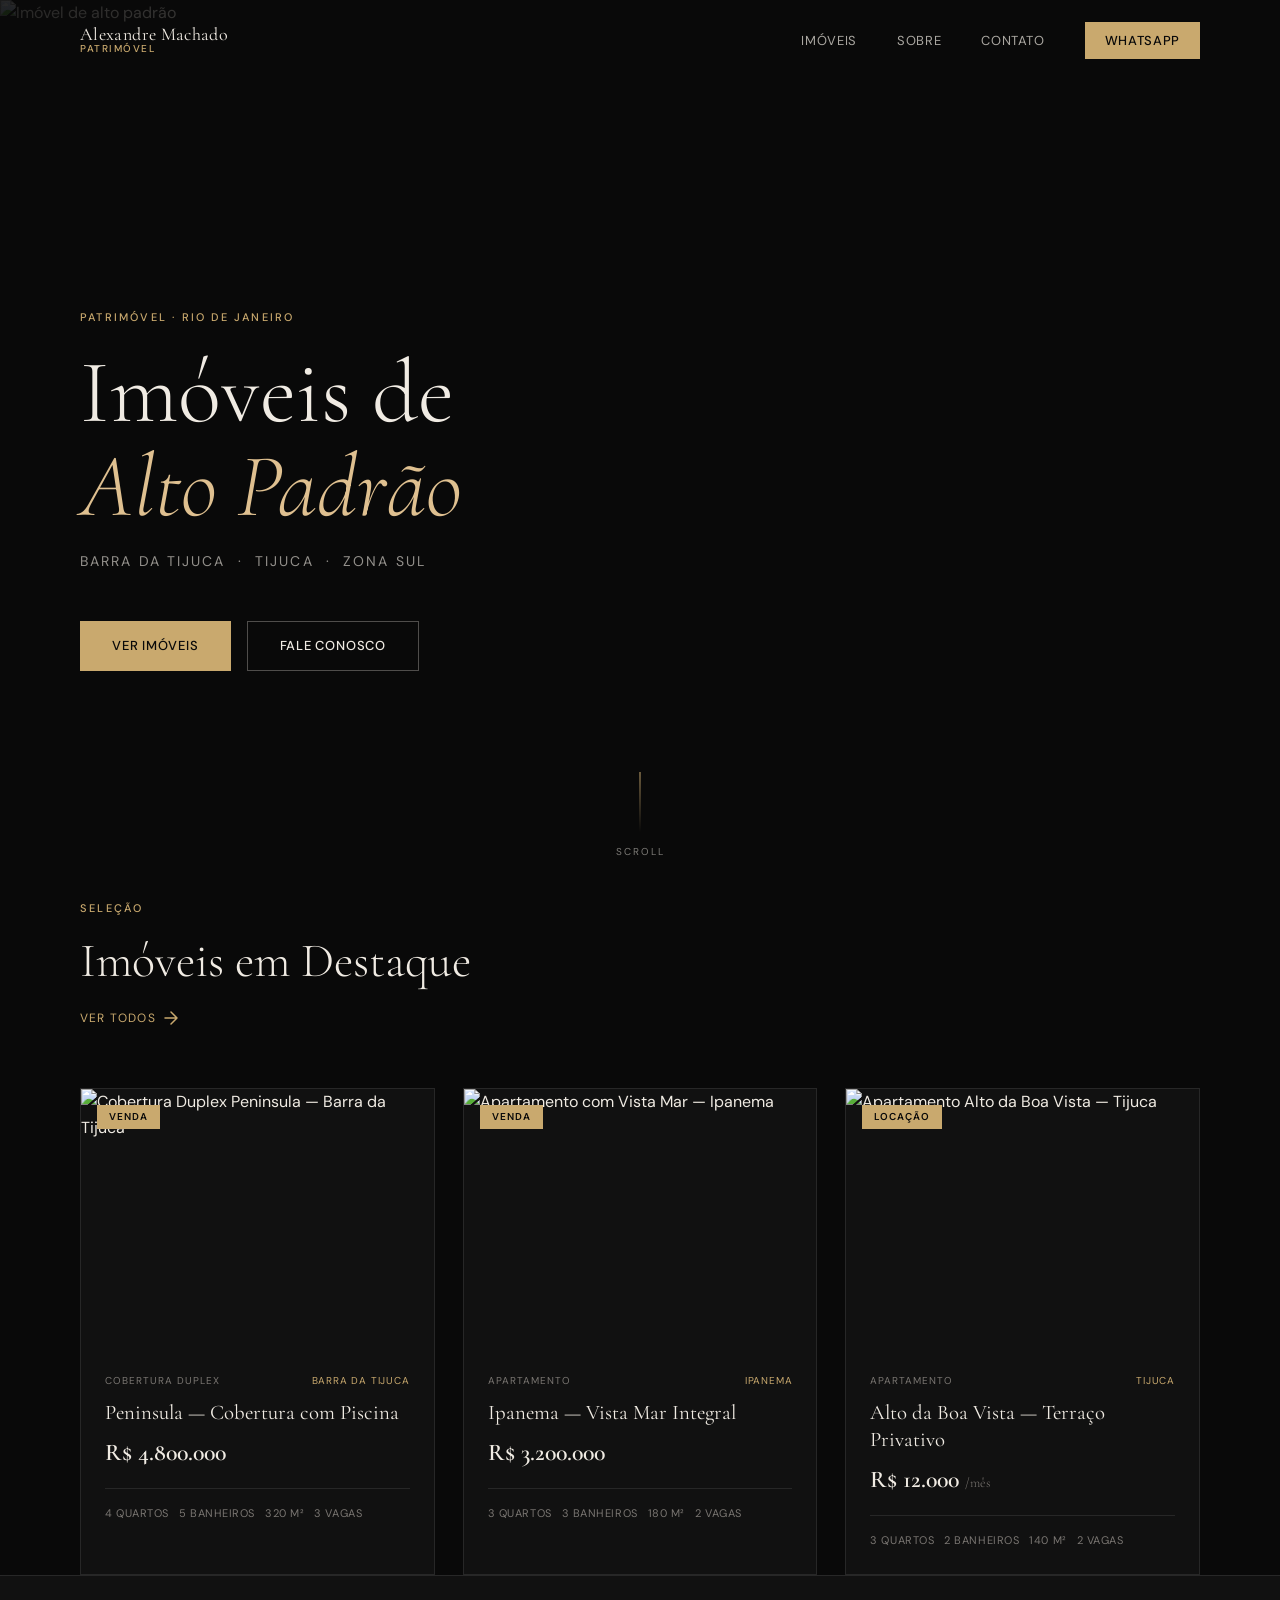
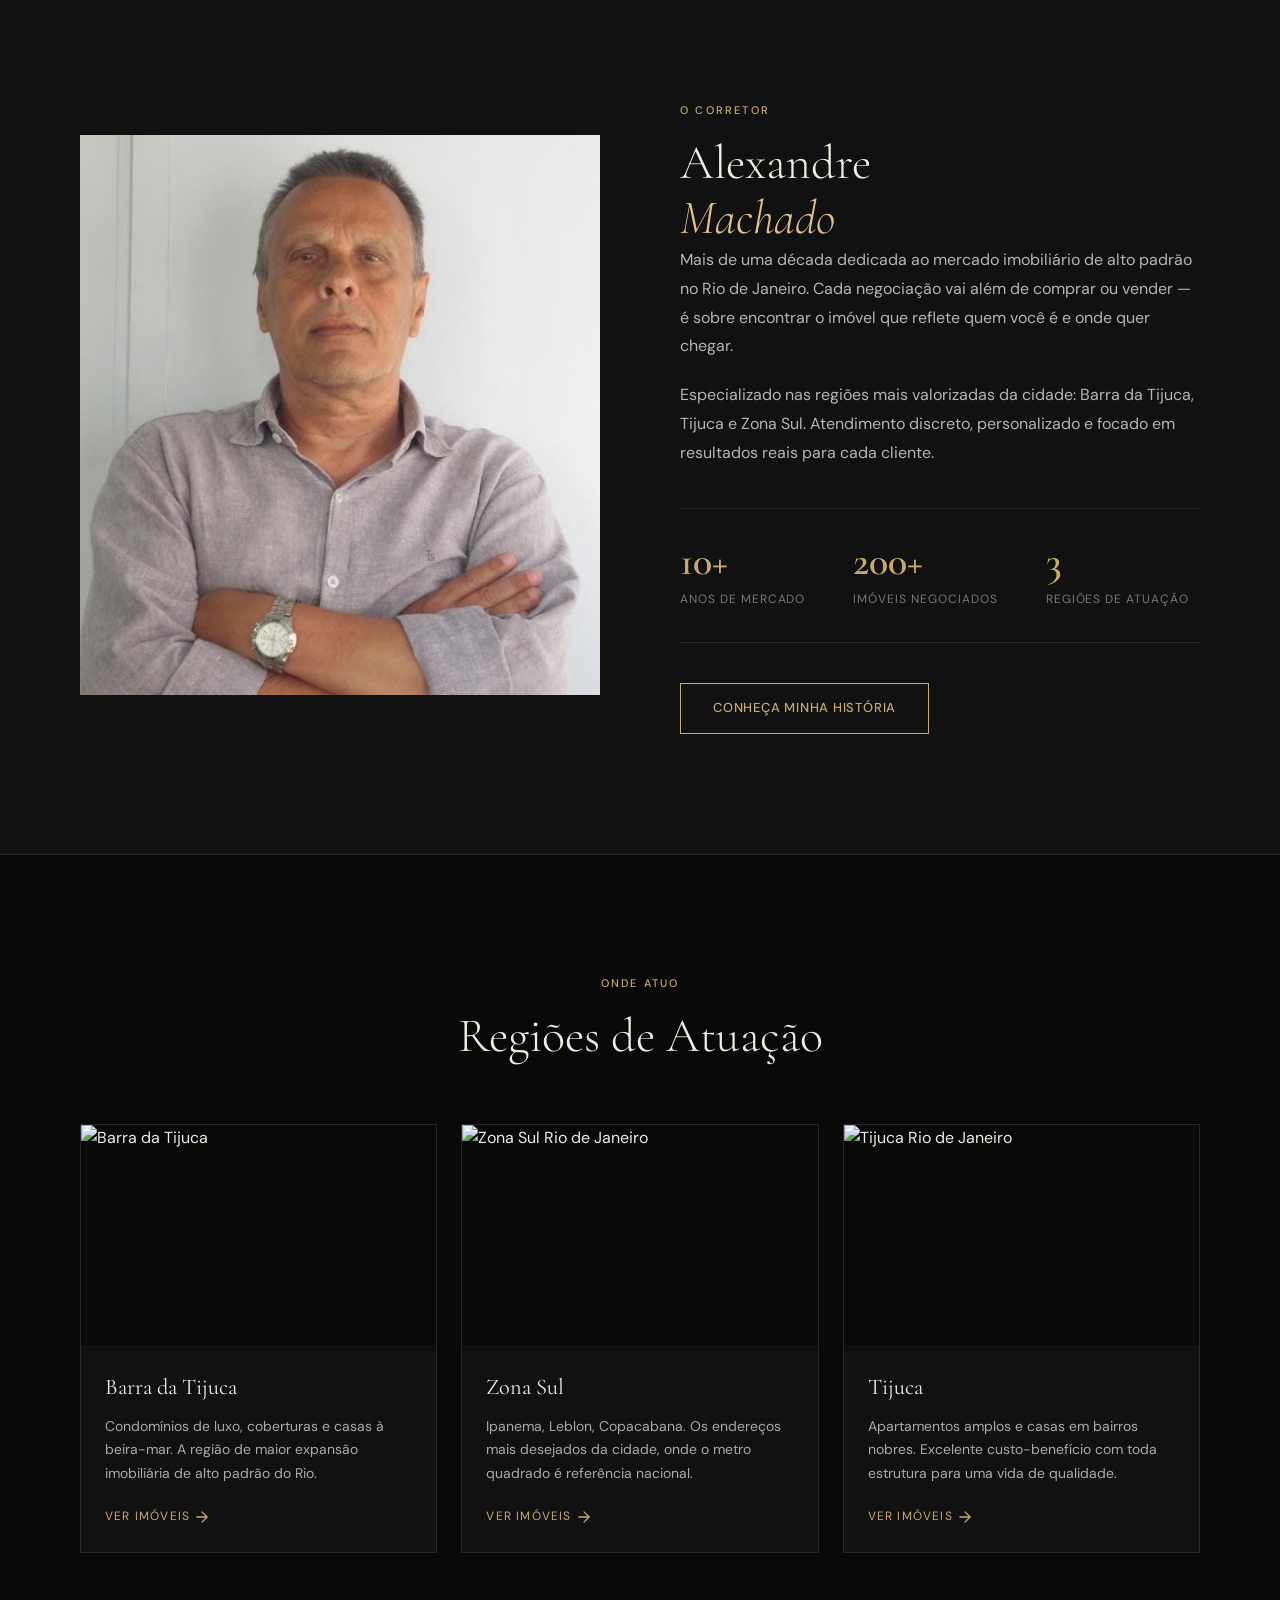
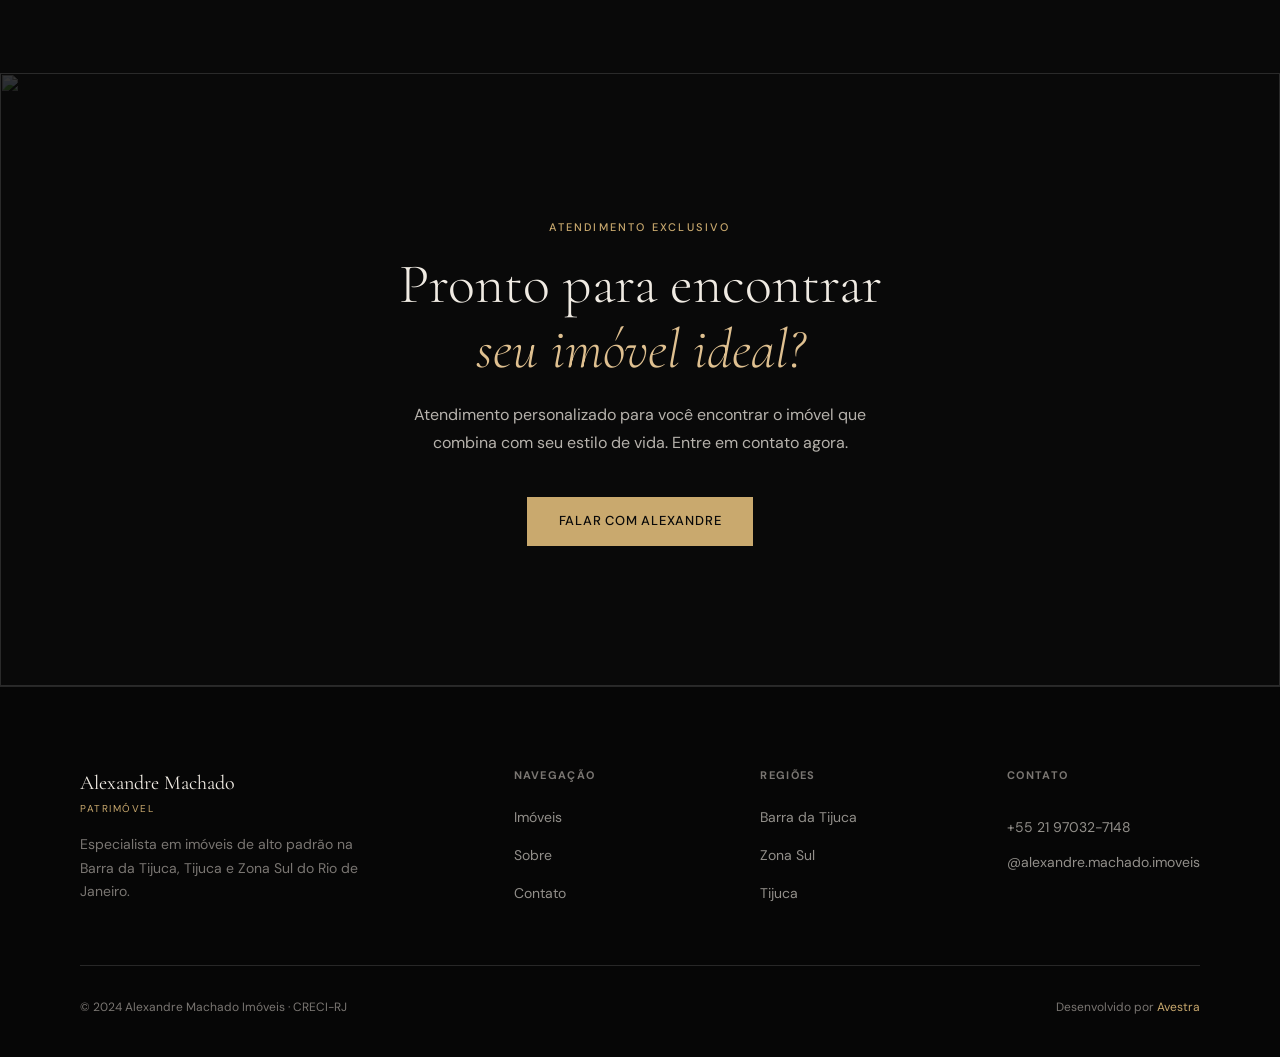
==== index.html @ 1306e448 "feat: alexandre-machado-imoveis — initial deploy" ====
<!DOCTYPE html>
<html lang="pt-BR">
<head>
<meta charset="UTF-8">
<meta name="viewport" content="width=device-width, initial-scale=1.0">
<title>Alexandre Machado Imóveis — Alto Padrão Rio de Janeiro</title>
<meta name="description" content="Corretor especializado em imóveis de alto padrão na Barra da Tijuca, Tijuca e Zona Sul. Patrimóvel.">
<link rel="preconnect" href="https://fonts.googleapis.com">
<link rel="preconnect" href="https://fonts.gstatic.com" crossorigin>
<link href="https://fonts.googleapis.com/css2?family=Cormorant+Garamond:ital,wght@0,300;0,400;0,600;0,700;1,300;1,400;1,600&family=DM+Sans:opsz,wght@9..40,300;9..40,400;9..40,500;9..40,600&display=swap" rel="stylesheet">
<script src="https://cdnjs.cloudflare.com/ajax/libs/gsap/3.12.5/gsap.min.js" defer></script>
<script src="https://cdnjs.cloudflare.com/ajax/libs/gsap/3.12.5/ScrollTrigger.min.js" defer></script>
<link rel="stylesheet" href="style.css">
</head>
<body>

<nav id="nav">
  <div class="nav-inner">
    <a href="index.html" class="nav-logo">
      <span class="logo-name">Alexandre Machado</span>
      <span class="logo-sub">Patrimóvel</span>
    </a>
    <ul class="nav-links">
      <li><a href="imoveis.html">Imóveis</a></li>
      <li><a href="sobre.html">Sobre</a></li>
      <li><a href="contato.html">Contato</a></li>
      <li><a href="https://wa.me/5521970327148" class="nav-cta" target="_blank" rel="noopener">WhatsApp</a></li>
    </ul>
    <button class="nav-hamburger" id="hamburger" aria-label="Menu">
      <span></span><span></span>
    </button>
  </div>
</nav>

<div id="mobile-menu" role="dialog" aria-label="Menu de navegação">
  <ul>
    <li><a href="imoveis.html">Imóveis</a></li>
    <li><a href="sobre.html">Sobre</a></li>
    <li><a href="contato.html">Contato</a></li>
    <li><a href="https://wa.me/5521970327148" target="_blank" rel="noopener">WhatsApp</a></li>
  </ul>
</div>

<!-- HERO -->
<section class="hero">
  <div class="hero-bg">
    <img src="https://images.unsplash.com/photo-1600596542815-ffad4c1539a9?w=1920&q=85&auto=format&fit=crop" alt="Imóvel de alto padrão" class="hero-img">
    <div class="hero-overlay"></div>
  </div>
  <div class="hero-content">
    <p class="hero-label">Patrimóvel · Rio de Janeiro</p>
    <h1 class="hero-title">Imóveis de<br><em>Alto Padrão</em></h1>
    <p class="hero-sub">Barra da Tijuca &nbsp;·&nbsp; Tijuca &nbsp;·&nbsp; Zona Sul</p>
    <div class="hero-cta">
      <a href="imoveis.html" class="btn btn-primary">Ver Imóveis</a>
      <a href="https://wa.me/5521970327148" class="btn btn-ghost" target="_blank" rel="noopener">Fale Conosco</a>
    </div>
  </div>
  <div class="hero-scroll" aria-hidden="true">
    <span class="scroll-line"></span>
    <span>scroll</span>
  </div>
</section>

<!-- FEATURED PROPERTIES -->
<section class="featured" id="featured">
  <div class="container">
    <div class="section-header">
      <span class="section-label">Seleção</span>
      <h2 class="section-title">Imóveis em Destaque</h2>
      <a href="imoveis.html" class="section-link">Ver todos <svg width="14" height="14" viewBox="0 0 14 14" fill="none" aria-hidden="true"><path d="M1 7h12M7 1l6 6-6 6" stroke="currentColor" stroke-width="1.5" stroke-linecap="round" stroke-linejoin="round"/></svg></a>
    </div>
    <div class="properties-grid">

      <article class="property-card">
        <a href="imovel.html" class="property-img-wrap">
          <img src="https://images.unsplash.com/photo-1512917774080-9991f1c4c750?w=800&q=80&auto=format&fit=crop" alt="Cobertura Duplex Peninsula — Barra da Tijuca" loading="lazy">
          <span class="property-badge">Venda</span>
        </a>
        <div class="property-info">
          <div class="property-meta">
            <span class="property-type">Cobertura Duplex</span>
            <span class="property-region">Barra da Tijuca</span>
          </div>
          <h3 class="property-name">Peninsula — Cobertura com Piscina</h3>
          <p class="property-price">R$ 4.800.000</p>
          <div class="property-specs">
            <span>4 quartos</span>
            <span>5 banheiros</span>
            <span>320 m²</span>
            <span>3 vagas</span>
          </div>
        </div>
      </article>

      <article class="property-card">
        <a href="imovel.html" class="property-img-wrap">
          <img src="https://images.unsplash.com/photo-1560448204-e02f11c3d0e2?w=800&q=80&auto=format&fit=crop" alt="Apartamento com Vista Mar — Ipanema" loading="lazy">
          <span class="property-badge">Venda</span>
        </a>
        <div class="property-info">
          <div class="property-meta">
            <span class="property-type">Apartamento</span>
            <span class="property-region">Ipanema</span>
          </div>
          <h3 class="property-name">Ipanema — Vista Mar Integral</h3>
          <p class="property-price">R$ 3.200.000</p>
          <div class="property-specs">
            <span>3 quartos</span>
            <span>3 banheiros</span>
            <span>180 m²</span>
            <span>2 vagas</span>
          </div>
        </div>
      </article>

      <article class="property-card">
        <a href="imovel.html" class="property-img-wrap">
          <img src="https://images.unsplash.com/photo-1600607687939-ce8a6c25118c?w=800&q=80&auto=format&fit=crop" alt="Apartamento Alto da Boa Vista — Tijuca" loading="lazy">
          <span class="property-badge">Locação</span>
        </a>
        <div class="property-info">
          <div class="property-meta">
            <span class="property-type">Apartamento</span>
            <span class="property-region">Tijuca</span>
          </div>
          <h3 class="property-name">Alto da Boa Vista — Terraço Privativo</h3>
          <p class="property-price">R$ 12.000 <span class="price-period">/mês</span></p>
          <div class="property-specs">
            <span>3 quartos</span>
            <span>2 banheiros</span>
            <span>140 m²</span>
            <span>2 vagas</span>
          </div>
        </div>
      </article>

    </div>
  </div>
</section>

<!-- ABOUT -->
<section class="about" id="about">
  <div class="about-inner">
    <div class="about-image">
      <img src="652772411_18401107486198690_993736391944059676_n.jpg" alt="Alexandre Machado — Corretor de Imóveis de Alto Padrão">
      <div class="about-image-accent"></div>
    </div>
    <div class="about-content">
      <span class="section-label">O Corretor</span>
      <h2 class="section-title">Alexandre<br><em>Machado</em></h2>
      <p class="about-text">Mais de uma década dedicada ao mercado imobiliário de alto padrão no Rio de Janeiro. Cada negociação vai além de comprar ou vender — é sobre encontrar o imóvel que reflete quem você é e onde quer chegar.</p>
      <p class="about-text">Especializado nas regiões mais valorizadas da cidade: Barra da Tijuca, Tijuca e Zona Sul. Atendimento discreto, personalizado e focado em resultados reais para cada cliente.</p>
      <div class="about-stats">
        <div class="stat">
          <span class="stat-number">10+</span>
          <span class="stat-label">Anos de mercado</span>
        </div>
        <div class="stat">
          <span class="stat-number">200+</span>
          <span class="stat-label">Imóveis negociados</span>
        </div>
        <div class="stat">
          <span class="stat-number">3</span>
          <span class="stat-label">Regiões de atuação</span>
        </div>
      </div>
      <a href="sobre.html" class="btn btn-outline">Conheça minha história</a>
    </div>
  </div>
</section>

<!-- REGIONS -->
<section class="regions">
  <div class="container">
    <div class="section-header center">
      <span class="section-label">Onde Atuo</span>
      <h2 class="section-title">Regiões de Atuação</h2>
    </div>
    <div class="regions-grid">

      <div class="region-card">
        <div class="region-img-wrap">
          <img src="https://images.unsplash.com/photo-1619546952812-520e98064a52?w=600&q=80&auto=format&fit=crop" alt="Barra da Tijuca" loading="lazy">
          <div class="region-overlay"></div>
        </div>
        <div class="region-info">
          <h3>Barra da Tijuca</h3>
          <p>Condomínios de luxo, coberturas e casas à beira-mar. A região de maior expansão imobiliária de alto padrão do Rio.</p>
          <a href="imoveis.html?regiao=barra" class="region-link">Ver imóveis <svg width="12" height="12" viewBox="0 0 14 14" fill="none" aria-hidden="true"><path d="M1 7h12M7 1l6 6-6 6" stroke="currentColor" stroke-width="1.5" stroke-linecap="round" stroke-linejoin="round"/></svg></a>
        </div>
      </div>

      <div class="region-card">
        <div class="region-img-wrap">
          <img src="https://images.unsplash.com/photo-1483729558449-99ef09a8c325?w=600&q=80&auto=format&fit=crop" alt="Zona Sul Rio de Janeiro" loading="lazy">
          <div class="region-overlay"></div>
        </div>
        <div class="region-info">
          <h3>Zona Sul</h3>
          <p>Ipanema, Leblon, Copacabana. Os endereços mais desejados da cidade, onde o metro quadrado é referência nacional.</p>
          <a href="imoveis.html?regiao=zona-sul" class="region-link">Ver imóveis <svg width="12" height="12" viewBox="0 0 14 14" fill="none" aria-hidden="true"><path d="M1 7h12M7 1l6 6-6 6" stroke="currentColor" stroke-width="1.5" stroke-linecap="round" stroke-linejoin="round"/></svg></a>
        </div>
      </div>

      <div class="region-card">
        <div class="region-img-wrap">
          <img src="https://images.unsplash.com/photo-1545324418-cc1a3fa10c00?w=600&q=80&auto=format&fit=crop" alt="Tijuca Rio de Janeiro" loading="lazy">
          <div class="region-overlay"></div>
        </div>
        <div class="region-info">
          <h3>Tijuca</h3>
          <p>Apartamentos amplos e casas em bairros nobres. Excelente custo-benefício com toda estrutura para uma vida de qualidade.</p>
          <a href="imoveis.html?regiao=tijuca" class="region-link">Ver imóveis <svg width="12" height="12" viewBox="0 0 14 14" fill="none" aria-hidden="true"><path d="M1 7h12M7 1l6 6-6 6" stroke="currentColor" stroke-width="1.5" stroke-linecap="round" stroke-linejoin="round"/></svg></a>
        </div>
      </div>

    </div>
  </div>
</section>

<!-- CTA BANNER -->
<section class="cta-banner">
  <div class="cta-banner-bg">
    <img src="https://images.unsplash.com/photo-1600585154340-be6161a56a0c?w=1920&q=80&auto=format&fit=crop" alt="" aria-hidden="true">
    <div class="cta-banner-overlay"></div>
  </div>
  <div class="container">
    <div class="cta-banner-content">
      <span class="section-label">Atendimento Exclusivo</span>
      <h2 class="section-title">Pronto para encontrar<br><em>seu imóvel ideal?</em></h2>
      <p>Atendimento personalizado para você encontrar o imóvel que combina com seu estilo de vida. Entre em contato agora.</p>
      <a href="https://wa.me/5521970327148?text=Ol%C3%A1%20Alexandre!%20Gostaria%20de%20conhecer%20im%C3%B3veis%20de%20alto%20padr%C3%A3o." class="btn btn-primary" target="_blank" rel="noopener">Falar com Alexandre</a>
    </div>
  </div>
</section>

<!-- FOOTER -->
<footer>
  <div class="container">
    <div class="footer-top">
      <div class="footer-brand">
        <p class="logo-name">Alexandre Machado</p>
        <p class="logo-sub">Patrimóvel</p>
        <p class="footer-desc">Especialista em imóveis de alto padrão na Barra da Tijuca, Tijuca e Zona Sul do Rio de Janeiro.</p>
      </div>
      <div class="footer-nav">
        <h4>Navegação</h4>
        <ul>
          <li><a href="imoveis.html">Imóveis</a></li>
          <li><a href="sobre.html">Sobre</a></li>
          <li><a href="contato.html">Contato</a></li>
        </ul>
      </div>
      <div class="footer-nav">
        <h4>Regiões</h4>
        <ul>
          <li><a href="imoveis.html?regiao=barra">Barra da Tijuca</a></li>
          <li><a href="imoveis.html?regiao=zona-sul">Zona Sul</a></li>
          <li><a href="imoveis.html?regiao=tijuca">Tijuca</a></li>
        </ul>
      </div>
      <div class="footer-contact">
        <h4>Contato</h4>
        <a href="https://wa.me/5521970327148" target="_blank" rel="noopener">+55 21 97032-7148</a>
        <a href="https://www.instagram.com/alexandre.machado.imoveis/" target="_blank" rel="noopener">@alexandre.machado.imoveis</a>
      </div>
    </div>
    <div class="footer-bottom">
      <p>© 2024 Alexandre Machado Imóveis · CRECI-RJ</p>
      <p>Desenvolvido por <a href="https://www.instagram.com/jonasguvito/" target="_blank" rel="noopener">Avestra</a></p>
    </div>
  </div>
</footer>

<script src="script.js"></script>
</body>
</html>
---- style.css ----
/* ─── RESET ─────────────────────────────── */
*, *::before, *::after { box-sizing: border-box; margin: 0; padding: 0; }

:root {
  --bg: #090909;
  --surface: #111111;
  --surface-2: #1A1A1A;
  --border: #272727;
  --text: #F0EBE3;
  --text-muted: #7A7672;
  --gold: #C9A96E;
  --gold-light: #DFC090;
  --font-display: 'Cormorant Garamond', Georgia, serif;
  --font-body: 'DM Sans', system-ui, sans-serif;
  --ease: cubic-bezier(0.4, 0, 0.2, 1);
  --nav-h: 80px;
}

html { scroll-behavior: smooth; }
body {
  background: var(--bg);
  color: var(--text);
  font-family: var(--font-body);
  font-size: 16px;
  line-height: 1.6;
  overflow-x: hidden;
}
img { display: block; width: 100%; height: 100%; object-fit: cover; }
a { text-decoration: none; color: inherit; }
ul { list-style: none; }

/* ─── TYPOGRAPHY ─────────────────────────── */
.section-label {
  display: inline-block;
  font-size: 11px;
  font-weight: 500;
  letter-spacing: 0.2em;
  text-transform: uppercase;
  color: var(--gold);
  margin-bottom: 16px;
}
.section-title {
  font-family: var(--font-display);
  font-size: clamp(2rem, 4vw, 3rem);
  font-weight: 300;
  line-height: 1.15;
}
.section-title em { font-style: italic; color: var(--gold-light); }

/* ─── LAYOUT ─────────────────────────────── */
.container { max-width: 1200px; margin: 0 auto; padding: 0 40px; }

/* ─── BUTTONS ────────────────────────────── */
.btn {
  display: inline-flex;
  align-items: center;
  gap: 8px;
  padding: 14px 32px;
  font-family: var(--font-body);
  font-size: 13px;
  font-weight: 500;
  letter-spacing: 0.06em;
  text-transform: uppercase;
  cursor: pointer;
  transition: all 0.3s var(--ease);
  border: none;
}
.btn-primary { background: var(--gold); color: var(--bg); }
.btn-primary:hover { background: var(--gold-light); transform: translateY(-1px); }
.btn-ghost { background: transparent; color: var(--text); border: 1px solid rgba(240,235,227,.3); }
.btn-ghost:hover { border-color: var(--gold); color: var(--gold); }
.btn-outline { background: transparent; color: var(--gold); border: 1px solid var(--gold); }
.btn-outline:hover { background: var(--gold); color: var(--bg); }

/* ─── NAVIGATION ─────────────────────────── */
#nav {
  position: fixed; top: 0; left: 0; right: 0; z-index: 100;
  height: var(--nav-h);
  transition: background .4s var(--ease), border-color .4s var(--ease);
  border-bottom: 1px solid transparent;
}
#nav.scrolled {
  background: rgba(9,9,9,.96);
  backdrop-filter: blur(12px);
  border-bottom-color: var(--border);
}
#nav.solid {
  background: rgba(9,9,9,.98);
  border-bottom-color: var(--border);
}
.nav-inner {
  max-width: 1200px; margin: 0 auto; padding: 0 40px;
  height: 100%; display: flex; align-items: center; justify-content: space-between;
}
.nav-logo { display: flex; flex-direction: column; gap: 1px; }
.nav-logo .logo-name {
  font-family: var(--font-display);
  font-size: 18px; font-weight: 400; letter-spacing: .02em; line-height: 1;
}
.nav-logo .logo-sub {
  font-size: 10px; letter-spacing: .15em; text-transform: uppercase;
  color: var(--gold); font-weight: 500; line-height: 1;
}
.nav-links { display: flex; align-items: center; gap: 40px; }
.nav-links a {
  font-size: 13px; letter-spacing: .05em; text-transform: uppercase;
  color: rgba(240,235,227,.7); transition: color .25s var(--ease);
}
.nav-links a:hover, .nav-links a.active { color: var(--text); }
.nav-cta {
  background: var(--gold) !important; color: var(--bg) !important;
  padding: 10px 20px !important; font-weight: 500 !important;
}
.nav-cta:hover { background: var(--gold-light) !important; color: var(--bg) !important; }
.nav-hamburger {
  display: none; flex-direction: column; gap: 5px;
  background: none; border: none; cursor: pointer; padding: 8px;
}
.nav-hamburger span { display: block; width: 24px; height: 1px; background: var(--text); transition: all .3s var(--ease); }
#mobile-menu {
  display: none; position: fixed; inset: var(--nav-h) 0 0 0;
  background: rgba(9,9,9,.98); z-index: 99; padding: 48px 40px;
}
#mobile-menu ul { display: flex; flex-direction: column; gap: 28px; }
#mobile-menu a { font-family: var(--font-display); font-size: 32px; font-weight: 300; color: var(--text); }
#mobile-menu.open { display: block; }

/* ─── HERO ───────────────────────────────── */
.hero {
  position: relative; height: 100vh; min-height: 700px;
  display: flex; align-items: center;
}
.hero-bg { position: absolute; inset: 0; }
.hero-img { width: 100%; height: 100%; object-fit: cover; object-position: center; }
.hero-overlay {
  position: absolute; inset: 0;
  background: linear-gradient(135deg, rgba(9,9,9,.88) 0%, rgba(9,9,9,.45) 55%, rgba(9,9,9,.2) 100%);
}
.hero-content {
  position: relative; z-index: 1;
  max-width: 1200px; margin: 0 auto; padding: 0 40px;
  width: 100%; padding-top: var(--nav-h);
}
.hero-label { font-size: 11px; font-weight: 500; letter-spacing: .2em; text-transform: uppercase; color: var(--gold); margin-bottom: 20px; }
.hero-title {
  font-family: var(--font-display);
  font-size: clamp(3.5rem, 7vw, 7rem);
  font-weight: 300; line-height: 1.05; margin-bottom: 16px;
}
.hero-title em { font-style: italic; color: var(--gold-light); }
.hero-sub { font-size: 14px; letter-spacing: .15em; text-transform: uppercase; color: rgba(240,235,227,.6); margin-bottom: 48px; }
.hero-cta { display: flex; gap: 16px; flex-wrap: wrap; }
.hero-scroll {
  position: absolute; bottom: 40px; left: 50%; transform: translateX(-50%);
  display: flex; flex-direction: column; align-items: center; gap: 12px;
  color: rgba(240,235,227,.5); font-size: 10px; letter-spacing: .2em; text-transform: uppercase;
  z-index: 1;
}
.scroll-line {
  display: block; width: 1px; height: 60px;
  background: linear-gradient(to bottom, var(--gold), transparent);
  animation: scrollPulse 2s ease-in-out infinite;
}
@keyframes scrollPulse {
  0%, 100% { opacity: .5; }
  50% { opacity: 1; }
}

/* ─── PAGE HERO (interior pages) ─────────── */
.page-hero {
  padding-top: calc(var(--nav-h) + 80px);
  padding-bottom: 80px;
  border-bottom: 1px solid var(--border);
}
.page-hero .container { display: flex; flex-direction: column; gap: 12px; }

/* ─── SECTION HEADER ─────────────────────── */
.section-header { display: flex; flex-direction: column; margin-bottom: 60px; }
.section-header.center { align-items: center; text-align: center; }
.section-link {
  display: inline-flex; align-items: center; gap: 8px; margin-top: 20px;
  font-size: 12px; letter-spacing: .1em; text-transform: uppercase;
  color: var(--gold); transition: gap .25s var(--ease);
}
.section-link:hover { gap: 14px; }

/* ─── PROPERTY CARDS ─────────────────────── */
.properties-grid { display: grid; grid-template-columns: repeat(3, 1fr); gap: 28px; }
.property-card {
  background: var(--surface); border: 1px solid var(--border); overflow: hidden;
  transition: transform .4s var(--ease), border-color .4s var(--ease);
}
.property-card:hover { transform: translateY(-4px); border-color: rgba(201,169,110,.35); }
.property-img-wrap { display: block; position: relative; height: 260px; overflow: hidden; }
.property-img-wrap img { transition: transform .6s var(--ease); }
.property-card:hover .property-img-wrap img { transform: scale(1.05); }
.property-badge {
  position: absolute; top: 16px; left: 16px;
  background: var(--gold); color: var(--bg);
  font-size: 10px; font-weight: 600; letter-spacing: .1em; text-transform: uppercase; padding: 4px 12px;
}
.property-info { padding: 24px; }
.property-meta { display: flex; justify-content: space-between; align-items: center; margin-bottom: 10px; }
.property-type { font-size: 10px; letter-spacing: .1em; text-transform: uppercase; color: var(--text-muted); }
.property-region { font-size: 10px; letter-spacing: .08em; text-transform: uppercase; color: var(--gold); }
.property-name { font-family: var(--font-display); font-size: 1.3rem; font-weight: 400; margin-bottom: 8px; line-height: 1.3; }
.property-price { font-family: var(--font-display); font-size: 1.5rem; font-weight: 600; margin-bottom: 16px; }
.price-period { font-size: .85rem; color: var(--text-muted); font-weight: 300; }
.property-specs {
  display: flex; gap: 10px; flex-wrap: wrap;
  border-top: 1px solid var(--border); padding-top: 16px;
}
.property-specs span { font-size: 11px; letter-spacing: .05em; color: var(--text-muted); text-transform: uppercase; }

/* ─── ABOUT SECTION ──────────────────────── */
.about { background: var(--surface); padding: 120px 0; border-top: 1px solid var(--border); border-bottom: 1px solid var(--border); }
.about-inner { max-width: 1200px; margin: 0 auto; padding: 0 40px; display: grid; grid-template-columns: 1fr 1fr; gap: 80px; align-items: center; }
.about-image { position: relative; }
.about-image img { height: 560px; width: 100%; object-fit: cover; }
.about-image-accent {
  position: absolute; bottom: -20px; right: -20px;
  width: 55%; height: 55%; border: 1px solid var(--gold); z-index: -1; opacity: .25;
}
.about-text { color: rgba(240,235,227,.75); line-height: 1.8; margin-bottom: 20px; }
.about-stats { display: flex; gap: 48px; margin: 40px 0; padding: 32px 0; border-top: 1px solid var(--border); border-bottom: 1px solid var(--border); }
.stat-number { display: block; font-family: var(--font-display); font-size: 2.5rem; font-weight: 600; color: var(--gold); line-height: 1; margin-bottom: 4px; }
.stat-label { font-size: 12px; letter-spacing: .08em; text-transform: uppercase; color: var(--text-muted); }

/* ─── REGIONS ────────────────────────────── */
.regions { padding: 120px 0; }
.regions-grid { display: grid; grid-template-columns: repeat(3, 1fr); gap: 24px; }
.region-card { overflow: hidden; border: 1px solid var(--border); transition: border-color .4s var(--ease); }
.region-card:hover { border-color: rgba(201,169,110,.35); }
.region-img-wrap { position: relative; height: 220px; overflow: hidden; }
.region-img-wrap img { transition: transform .6s var(--ease); }
.region-card:hover .region-img-wrap img { transform: scale(1.05); }
.region-overlay { position: absolute; inset: 0; background: linear-gradient(to top, rgba(9,9,9,.8) 0%, transparent 60%); }
.region-info { padding: 24px; background: var(--surface); }
.region-info h3 { font-family: var(--font-display); font-size: 1.4rem; font-weight: 400; margin-bottom: 10px; }
.region-info p { font-size: 14px; color: rgba(240,235,227,.7); line-height: 1.7; margin-bottom: 16px; }
.region-link { display: inline-flex; align-items: center; gap: 6px; font-size: 12px; letter-spacing: .1em; text-transform: uppercase; color: var(--gold); transition: gap .25s var(--ease); }
.region-link:hover { gap: 10px; }

/* ─── CTA BANNER ─────────────────────────── */
.cta-banner { position: relative; padding: 140px 0; text-align: center; }
.cta-banner-bg { position: absolute; inset: 0; }
.cta-banner-bg img { object-position: center 60%; }
.cta-banner-overlay { position: absolute; inset: 0; background: rgba(9,9,9,.82); }
.cta-banner-content { position: relative; z-index: 1; }
.cta-banner-content .section-title { font-size: clamp(2.2rem,4.5vw,3.5rem); margin-bottom: 20px; }
.cta-banner-content p { color: rgba(240,235,227,.75); font-size: 16px; max-width: 500px; margin: 0 auto 40px; line-height: 1.75; }

/* ─── FOOTER ─────────────────────────────── */
footer { background: #060606; border-top: 1px solid var(--border); padding: 80px 0 40px; }
.footer-top { display: grid; grid-template-columns: 2fr 1fr 1fr 1fr; gap: 60px; margin-bottom: 60px; }
.footer-brand .logo-name { font-family: var(--font-display); font-size: 20px; font-weight: 400; margin-bottom: 2px; }
.footer-brand .logo-sub { font-size: 10px; letter-spacing: .15em; text-transform: uppercase; color: var(--gold); margin-bottom: 16px; }
.footer-desc { font-size: 14px; color: var(--text-muted); line-height: 1.7; max-width: 280px; }
.footer-nav h4, .footer-contact h4 { font-size: 11px; letter-spacing: .12em; text-transform: uppercase; color: var(--text-muted); margin-bottom: 20px; }
.footer-nav ul, .footer-contact { display: flex; flex-direction: column; gap: 12px; }
.footer-nav a { font-size: 14px; color: rgba(240,235,227,.6); transition: color .25s var(--ease); }
.footer-nav a:hover { color: var(--text); }
.footer-contact a { font-size: 14px; color: rgba(240,235,227,.6); transition: color .25s var(--ease); display: block; }
.footer-contact a:hover { color: var(--gold); }
.footer-bottom { border-top: 1px solid var(--border); padding-top: 32px; display: flex; justify-content: space-between; align-items: center; }
.footer-bottom p { font-size: 12px; color: var(--text-muted); }
.footer-bottom a { color: var(--gold); }

/* ─── LISTINGS PAGE ──────────────────────── */
.filters-bar {
  background: var(--surface); border-bottom: 1px solid var(--border);
  padding: 20px 0; position: sticky; top: var(--nav-h); z-index: 50;
}
.filters-inner { max-width: 1200px; margin: 0 auto; padding: 0 40px; display: flex; gap: 12px; flex-wrap: wrap; align-items: center; }
.filter-select {
  background: var(--surface-2); color: var(--text); border: 1px solid var(--border);
  padding: 10px 16px; font-size: 13px; font-family: var(--font-body);
  cursor: pointer; appearance: none; padding-right: 32px;
  background-image: url("data:image/svg+xml,%3Csvg xmlns='http://www.w3.org/2000/svg' width='10' height='6' fill='none'%3E%3Cpath d='M1 1l4 4 4-4' stroke='%237A7672' stroke-width='1.5' stroke-linecap='round' stroke-linejoin='round'/%3E%3C/svg%3E");
  background-repeat: no-repeat; background-position: right 12px center;
  transition: border-color .25s var(--ease);
}
.filter-select:focus { outline: none; border-color: var(--gold); }
.filter-count { margin-left: auto; font-size: 13px; color: var(--text-muted); }

.listings-section { padding: 80px 0; }
.properties-grid-2 { display: grid; grid-template-columns: repeat(3, 1fr); gap: 24px; }

/* ─── PROPERTY DETAIL ────────────────────── */
.detail-gallery { margin-top: var(--nav-h); position: relative; height: 70vh; min-height: 500px; overflow: hidden; }
.gallery-main { width: 100%; height: 100%; }
.gallery-main img { width: 100%; height: 100%; object-fit: cover; }
.gallery-thumbs { position: absolute; bottom: 24px; right: 40px; display: flex; gap: 8px; }
.gallery-thumb { width: 80px; height: 60px; overflow: hidden; cursor: pointer; border: 2px solid transparent; transition: border-color .25s var(--ease); }
.gallery-thumb.active { border-color: var(--gold); }
.gallery-thumb img { object-fit: cover; width: 100%; height: 100%; }
.gallery-badge { position: absolute; top: 32px; left: 40px; background: var(--gold); color: var(--bg); font-size: 11px; font-weight: 600; letter-spacing: .1em; text-transform: uppercase; padding: 6px 16px; }

.detail-layout { max-width: 1200px; margin: 0 auto; padding: 0 40px; display: grid; grid-template-columns: 1fr 360px; gap: 60px; padding-top: 60px; padding-bottom: 100px; }
.detail-main {}
.detail-top { display: flex; justify-content: space-between; align-items: flex-start; margin-bottom: 32px; flex-wrap: wrap; gap: 20px; }
.detail-meta { display: flex; gap: 16px; align-items: center; margin-bottom: 12px; flex-wrap: wrap; }
.detail-type, .detail-region { font-size: 11px; letter-spacing: .12em; text-transform: uppercase; }
.detail-type { color: var(--text-muted); }
.detail-region { color: var(--gold); }
.detail-title { font-family: var(--font-display); font-size: clamp(1.8rem, 3vw, 2.8rem); font-weight: 300; line-height: 1.2; margin-bottom: 8px; }
.detail-address { font-size: 14px; color: var(--text-muted); }
.detail-price-block {}
.detail-price { font-family: var(--font-display); font-size: 2.2rem; font-weight: 600; color: var(--text); }
.detail-specs {
  display: grid; grid-template-columns: repeat(4, 1fr); gap: 1px;
  background: var(--border); border: 1px solid var(--border);
  margin-bottom: 48px;
}
.spec-item { background: var(--surface); padding: 20px; text-align: center; }
.spec-value { display: block; font-family: var(--font-display); font-size: 1.8rem; font-weight: 400; margin-bottom: 4px; }
.spec-label { font-size: 11px; letter-spacing: .1em; text-transform: uppercase; color: var(--text-muted); }
.detail-desc h3 { font-family: var(--font-display); font-size: 1.4rem; font-weight: 400; margin-bottom: 16px; }
.detail-desc p { color: rgba(240,235,227,.75); line-height: 1.8; margin-bottom: 16px; font-size: 15px; }
.detail-features { margin-top: 40px; }
.detail-features h3 { font-family: var(--font-display); font-size: 1.4rem; font-weight: 400; margin-bottom: 20px; }
.features-list { display: grid; grid-template-columns: repeat(2, 1fr); gap: 10px; }
.features-list li { font-size: 14px; color: rgba(240,235,227,.75); display: flex; align-items: center; gap: 10px; }
.features-list li::before { content: ''; display: block; width: 4px; height: 4px; background: var(--gold); border-radius: 50%; flex-shrink: 0; }

.detail-sidebar { align-self: start; position: sticky; top: calc(var(--nav-h) + 24px); }
.contact-card { background: var(--surface); border: 1px solid var(--border); padding: 32px; }
.contact-card h3 { font-family: var(--font-display); font-size: 1.4rem; font-weight: 400; margin-bottom: 8px; }
.contact-card p { font-size: 14px; color: var(--text-muted); margin-bottom: 28px; }
.contact-form { display: flex; flex-direction: column; gap: 14px; }
.form-field { display: flex; flex-direction: column; gap: 6px; }
.form-field label { font-size: 11px; letter-spacing: .1em; text-transform: uppercase; color: var(--text-muted); }
.form-field input, .form-field textarea {
  background: var(--surface-2); color: var(--text); border: 1px solid var(--border);
  padding: 12px 16px; font-family: var(--font-body); font-size: 14px;
  transition: border-color .25s var(--ease); resize: none;
}
.form-field input:focus, .form-field textarea:focus { outline: none; border-color: var(--gold); }
.form-submit { background: var(--gold); color: var(--bg); border: none; padding: 14px; font-family: var(--font-body); font-size: 13px; font-weight: 600; letter-spacing: .1em; text-transform: uppercase; cursor: pointer; transition: background .25s var(--ease); width: 100%; }
.form-submit:hover { background: var(--gold-light); }
.whatsapp-btn { display: flex; align-items: center; justify-content: center; gap: 10px; background: #1DAA61; color: #fff; padding: 14px; font-size: 13px; font-weight: 600; letter-spacing: .05em; text-transform: uppercase; margin-top: 12px; transition: background .25s var(--ease); }
.whatsapp-btn:hover { background: #1a9857; }

/* ─── ABOUT PAGE ──────────────────────────── */
.about-page { padding: 80px 0 120px; }
.about-page-grid { display: grid; grid-template-columns: 1fr 1fr; gap: 80px; align-items: start; }
.about-page-image img { width: 100%; height: 600px; object-fit: cover; }
.about-page-content .section-title { margin-bottom: 28px; }
.about-page-content p { color: rgba(240,235,227,.75); line-height: 1.8; margin-bottom: 20px; font-size: 15px; }
.about-page-stats { display: grid; grid-template-columns: repeat(3, 1fr); gap: 32px; margin: 48px 0; padding: 40px 0; border-top: 1px solid var(--border); border-bottom: 1px solid var(--border); }
.creci-badge { display: inline-flex; align-items: center; gap: 10px; border: 1px solid var(--border); padding: 14px 20px; margin-top: 8px; }
.creci-badge span:first-child { font-size: 10px; letter-spacing: .1em; text-transform: uppercase; color: var(--text-muted); }
.creci-badge span:last-child { font-size: 14px; font-weight: 500; color: var(--gold); }

/* ─── CONTACT PAGE ────────────────────────── */
.contact-page { padding: 80px 0 120px; }
.contact-grid { display: grid; grid-template-columns: 1fr 1fr; gap: 80px; }
.contact-info h2 { font-family: var(--font-display); font-size: clamp(1.8rem,3vw,2.5rem); font-weight: 300; margin-bottom: 24px; }
.contact-info p { color: rgba(240,235,227,.75); line-height: 1.8; margin-bottom: 40px; font-size: 15px; }
.contact-channels { display: flex; flex-direction: column; gap: 20px; }
.channel-item { display: flex; flex-direction: column; gap: 4px; padding-bottom: 20px; border-bottom: 1px solid var(--border); }
.channel-label { font-size: 10px; letter-spacing: .15em; text-transform: uppercase; color: var(--text-muted); }
.channel-value { font-family: var(--font-display); font-size: 1.1rem; color: var(--text); }
.channel-value a { transition: color .25s var(--ease); }
.channel-value a:hover { color: var(--gold); }
.contact-form-wrap { background: var(--surface); border: 1px solid var(--border); padding: 48px; }
.contact-form-wrap h3 { font-family: var(--font-display); font-size: 1.6rem; font-weight: 300; margin-bottom: 8px; }
.contact-form-wrap .sub { font-size: 14px; color: var(--text-muted); margin-bottom: 32px; }
.full-form { display: flex; flex-direction: column; gap: 16px; }
.form-row { display: grid; grid-template-columns: 1fr 1fr; gap: 16px; }

/* ─── RESPONSIVE ──────────────────────────── */
@media (max-width: 1024px) {
  .properties-grid, .properties-grid-2 { grid-template-columns: repeat(2, 1fr); }
  .about-inner, .about-page-grid, .contact-grid { grid-template-columns: 1fr; gap: 60px; }
  .about-image { display: none; }
  .footer-top { grid-template-columns: 1fr 1fr; }
  .detail-layout { grid-template-columns: 1fr; }
  .detail-sidebar { position: static; }
  .detail-specs { grid-template-columns: repeat(2, 1fr); }
}
@media (max-width: 768px) {
  .nav-links { display: none; }
  .nav-hamburger { display: flex; }
  .container { padding: 0 24px; }
  .nav-inner { padding: 0 24px; }
  .hero-content { padding: 0 24px; padding-top: var(--nav-h); }
  .hero-title { font-size: clamp(2.5rem, 10vw, 5rem); }
  .hero-cta { flex-direction: column; }
  .properties-grid, .properties-grid-2, .regions-grid { grid-template-columns: 1fr; }
  .about-stats { flex-direction: column; gap: 24px; }
  .about-page-stats { grid-template-columns: 1fr; gap: 20px; }
  .footer-top { grid-template-columns: 1fr; gap: 40px; }
  .footer-bottom { flex-direction: column; gap: 12px; text-align: center; }
  .detail-gallery { height: 50vh; }
  .gallery-thumbs { display: none; }
  .detail-layout { padding: 0 24px; padding-top: 40px; padding-bottom: 60px; }
  .detail-specs { grid-template-columns: repeat(2, 1fr); }
  .features-list { grid-template-columns: 1fr; }
  .contact-form-wrap { padding: 28px; }
  .form-row { grid-template-columns: 1fr; }
  .filters-inner { padding: 0 24px; }
}
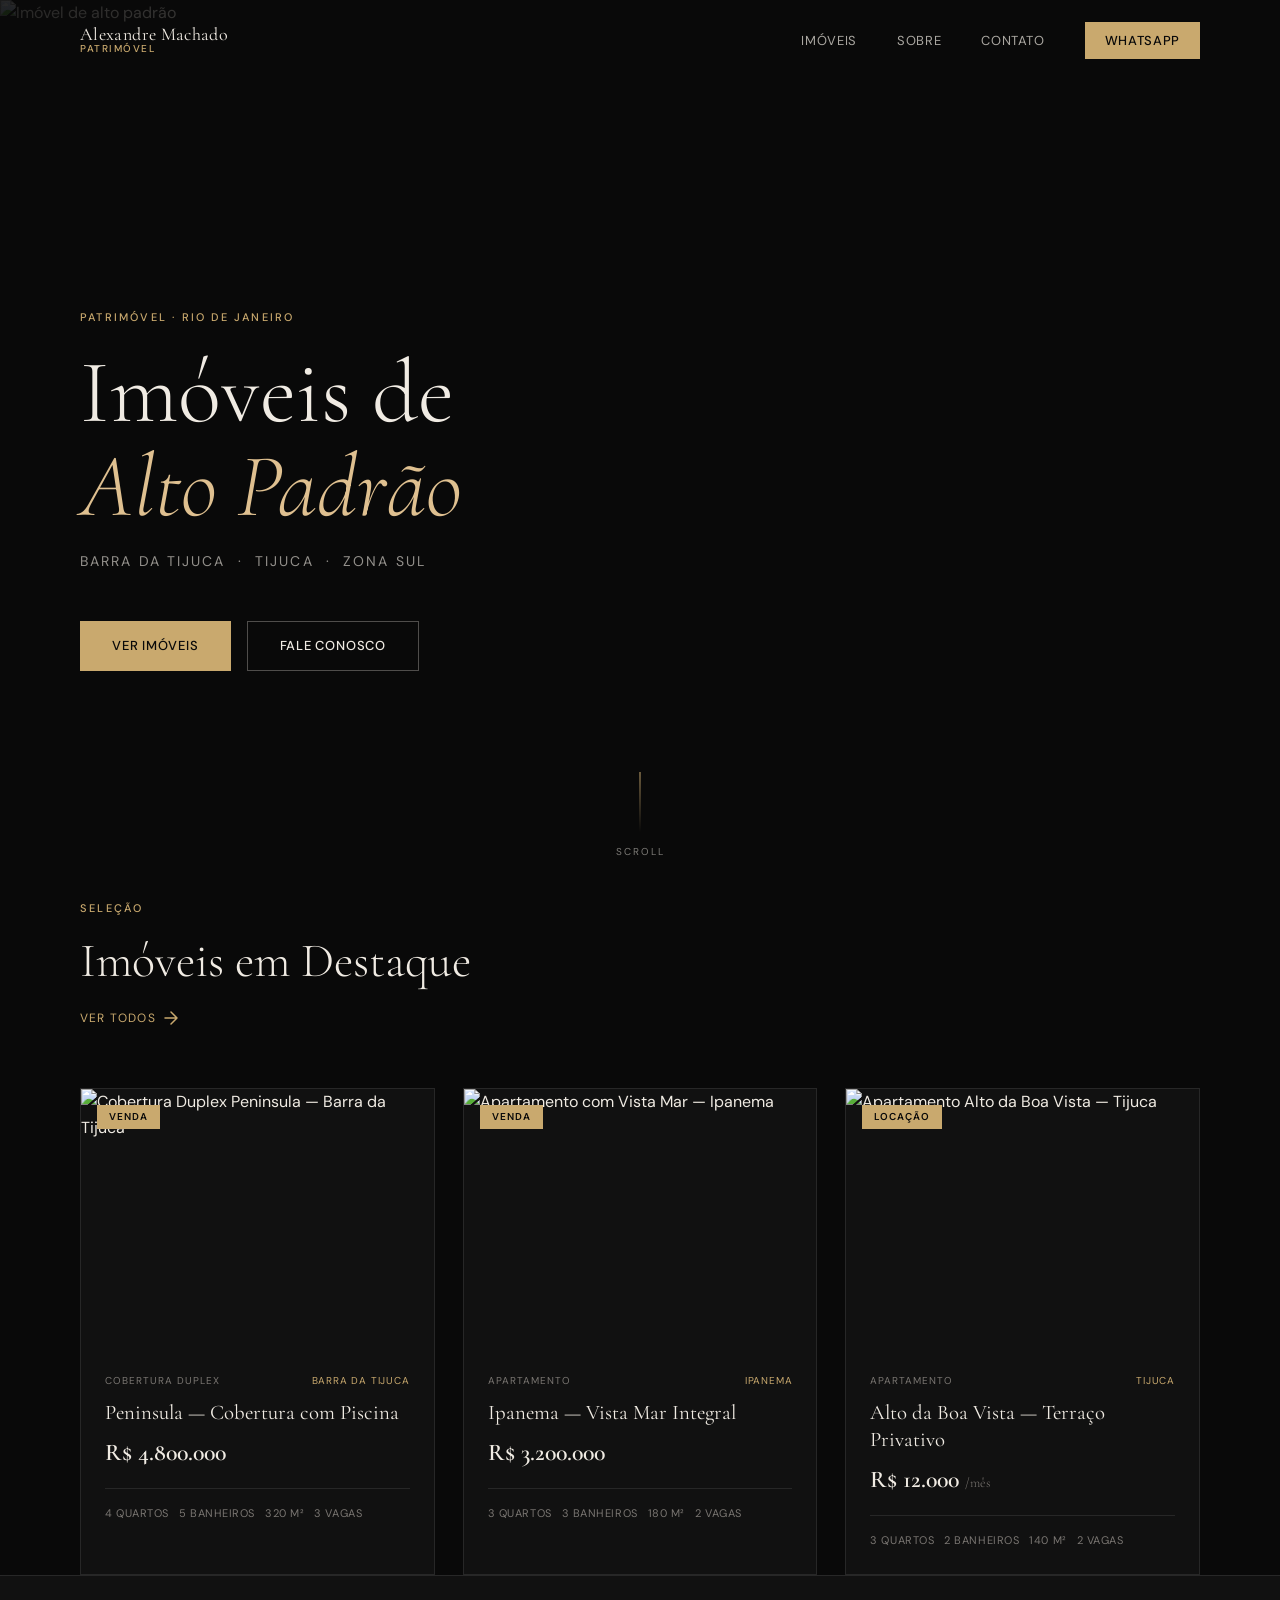
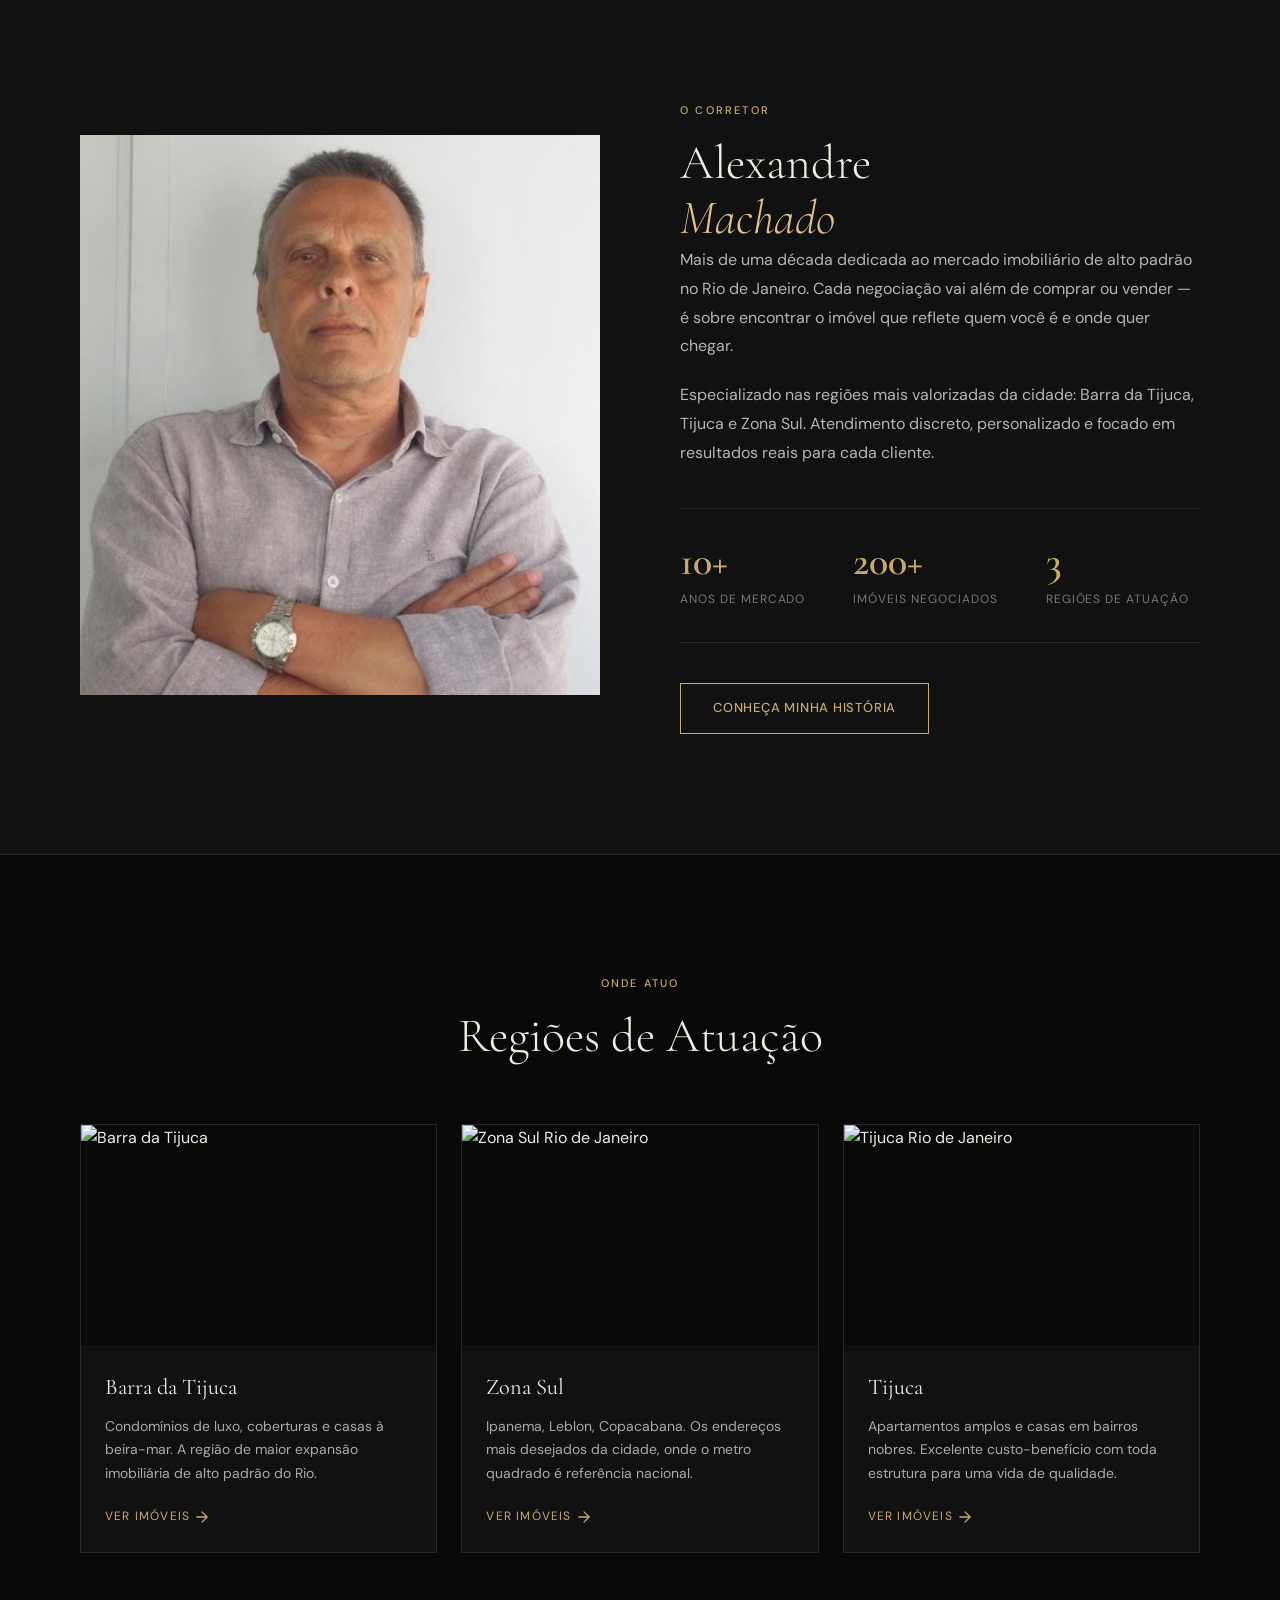
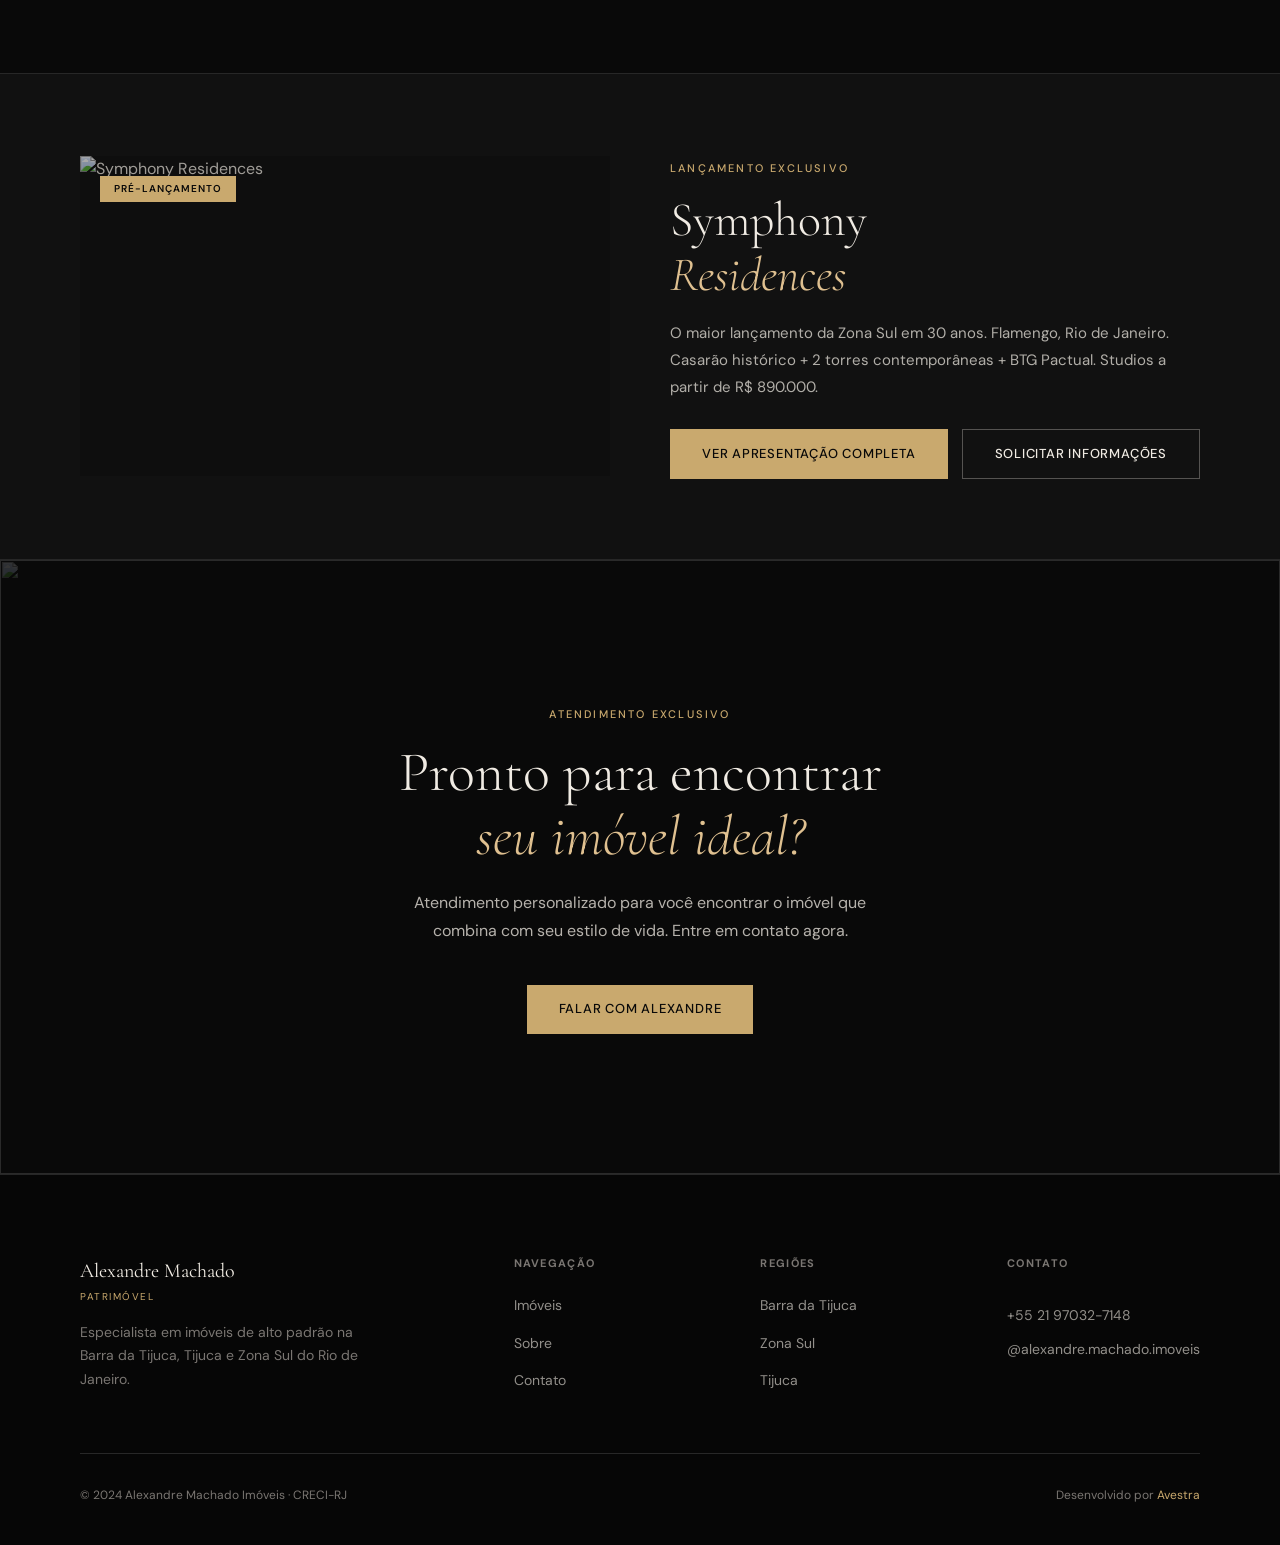
==== commit 74440a10: "feat: symphony residences — apresentação 14 slides fullscreen + banner homepage" ====
--- a/index.html
+++ b/index.html
@@ -219,6 +219,26 @@
   </div>
 </section>
 
+<!-- SYMPHONY BANNER -->
+<section style="background:var(--surface);border-top:1px solid var(--border);border-bottom:1px solid var(--border);padding:80px 0;">
+  <div class="container" style="display:grid;grid-template-columns:1fr 1fr;gap:60px;align-items:center;">
+    <div style="position:relative;height:320px;overflow:hidden;">
+      <img src="https://images.unsplash.com/photo-1600047509358-9dc75507daeb?w=800&q=80&auto=format&fit=crop" alt="Symphony Residences" style="width:100%;height:100%;object-fit:cover;">
+      <div style="position:absolute;inset:0;background:rgba(9,9,9,.35);"></div>
+      <span style="position:absolute;top:20px;left:20px;background:var(--gold);color:var(--bg);font-size:10px;font-weight:600;letter-spacing:.1em;text-transform:uppercase;padding:5px 14px;">Pré-lançamento</span>
+    </div>
+    <div>
+      <span class="section-label">Lançamento Exclusivo</span>
+      <h2 class="section-title" style="margin-bottom:16px;">Symphony<br><em>Residences</em></h2>
+      <p style="color:rgba(240,235,227,.72);font-size:15px;line-height:1.8;margin-bottom:28px;">O maior lançamento da Zona Sul em 30 anos. Flamengo, Rio de Janeiro. Casarão histórico + 2 torres contemporâneas + BTG Pactual. Studios a partir de R$ 890.000.</p>
+      <div style="display:flex;gap:14px;flex-wrap:wrap;">
+        <a href="symphony.html" class="btn btn-primary">Ver Apresentação Completa</a>
+        <a href="https://wa.me/5521970327148?text=Ol%C3%A1%20Alexandre!%20Quero%20saber%20mais%20sobre%20o%20Symphony%20Residences." class="btn btn-ghost" target="_blank" rel="noopener">Solicitar Informações</a>
+      </div>
+    </div>
+  </div>
+</section>
+
 <!-- CTA BANNER -->
 <section class="cta-banner">
   <div class="cta-banner-bg">
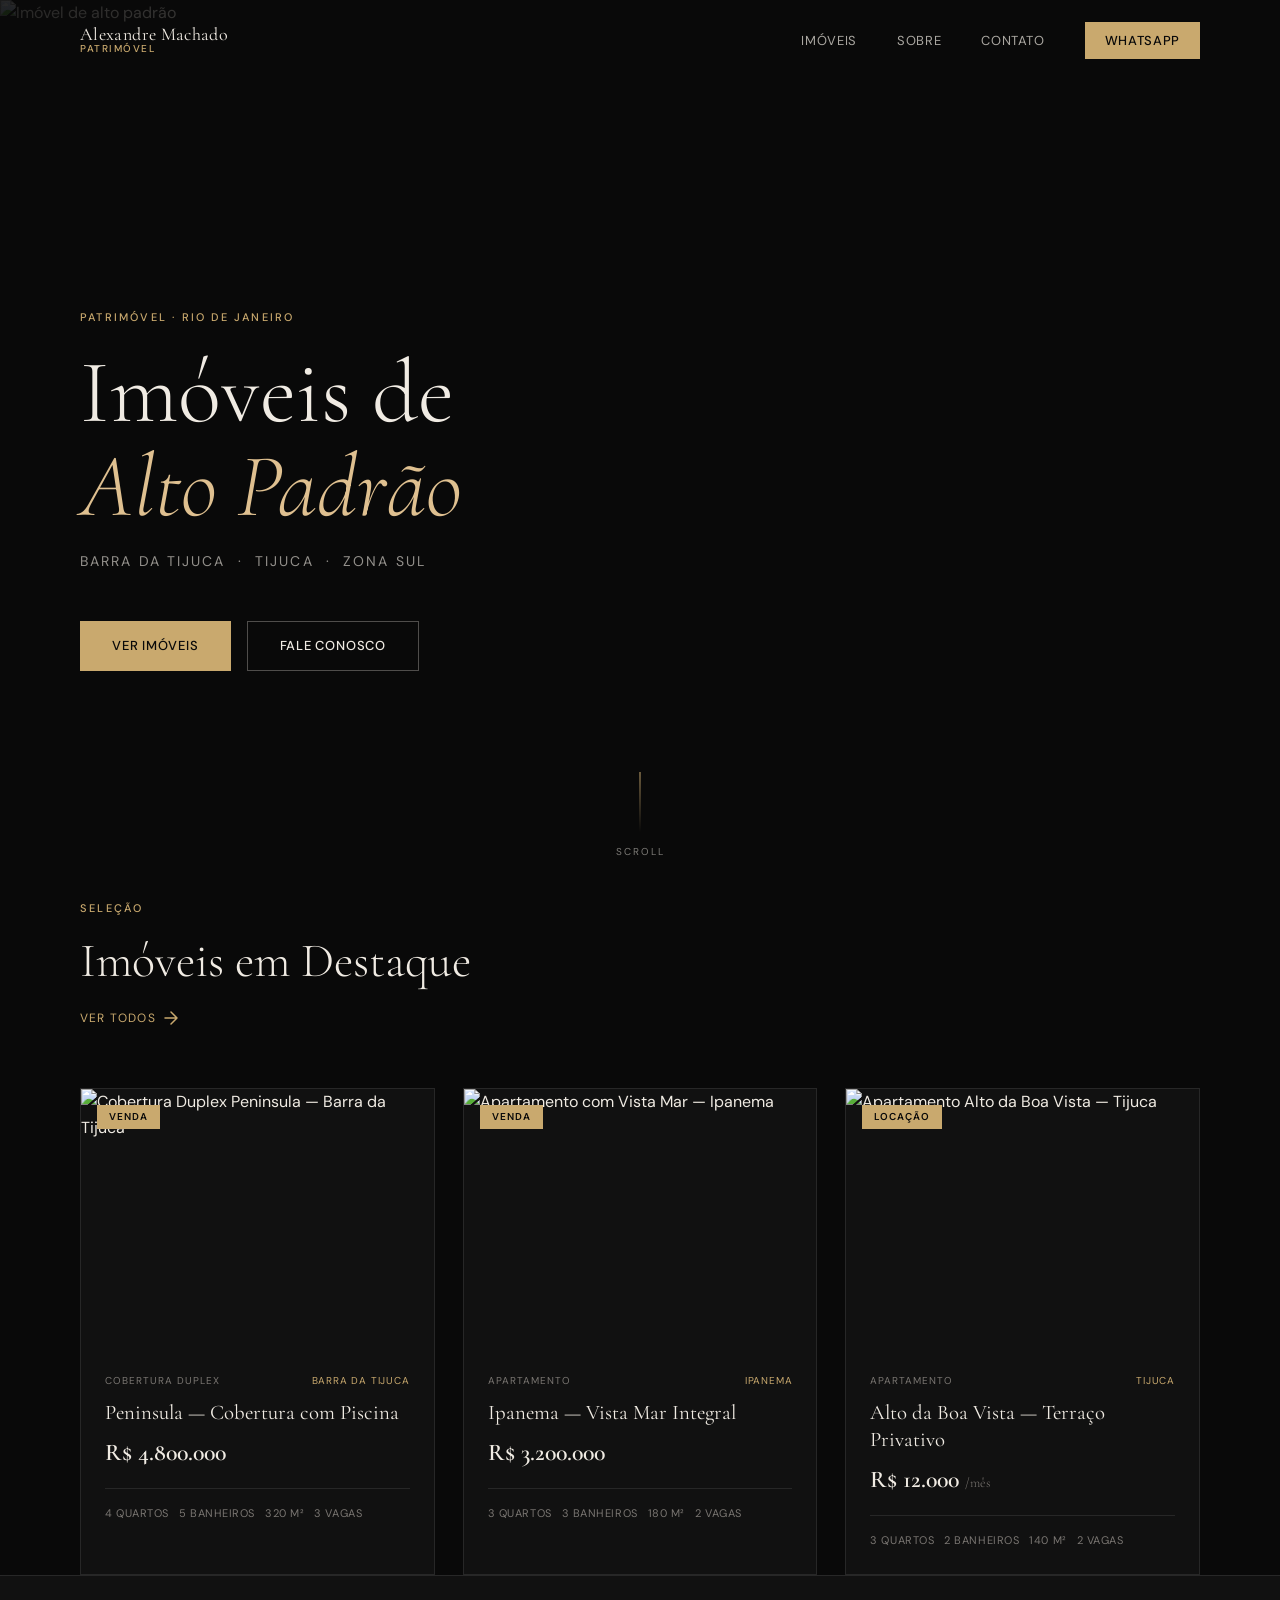
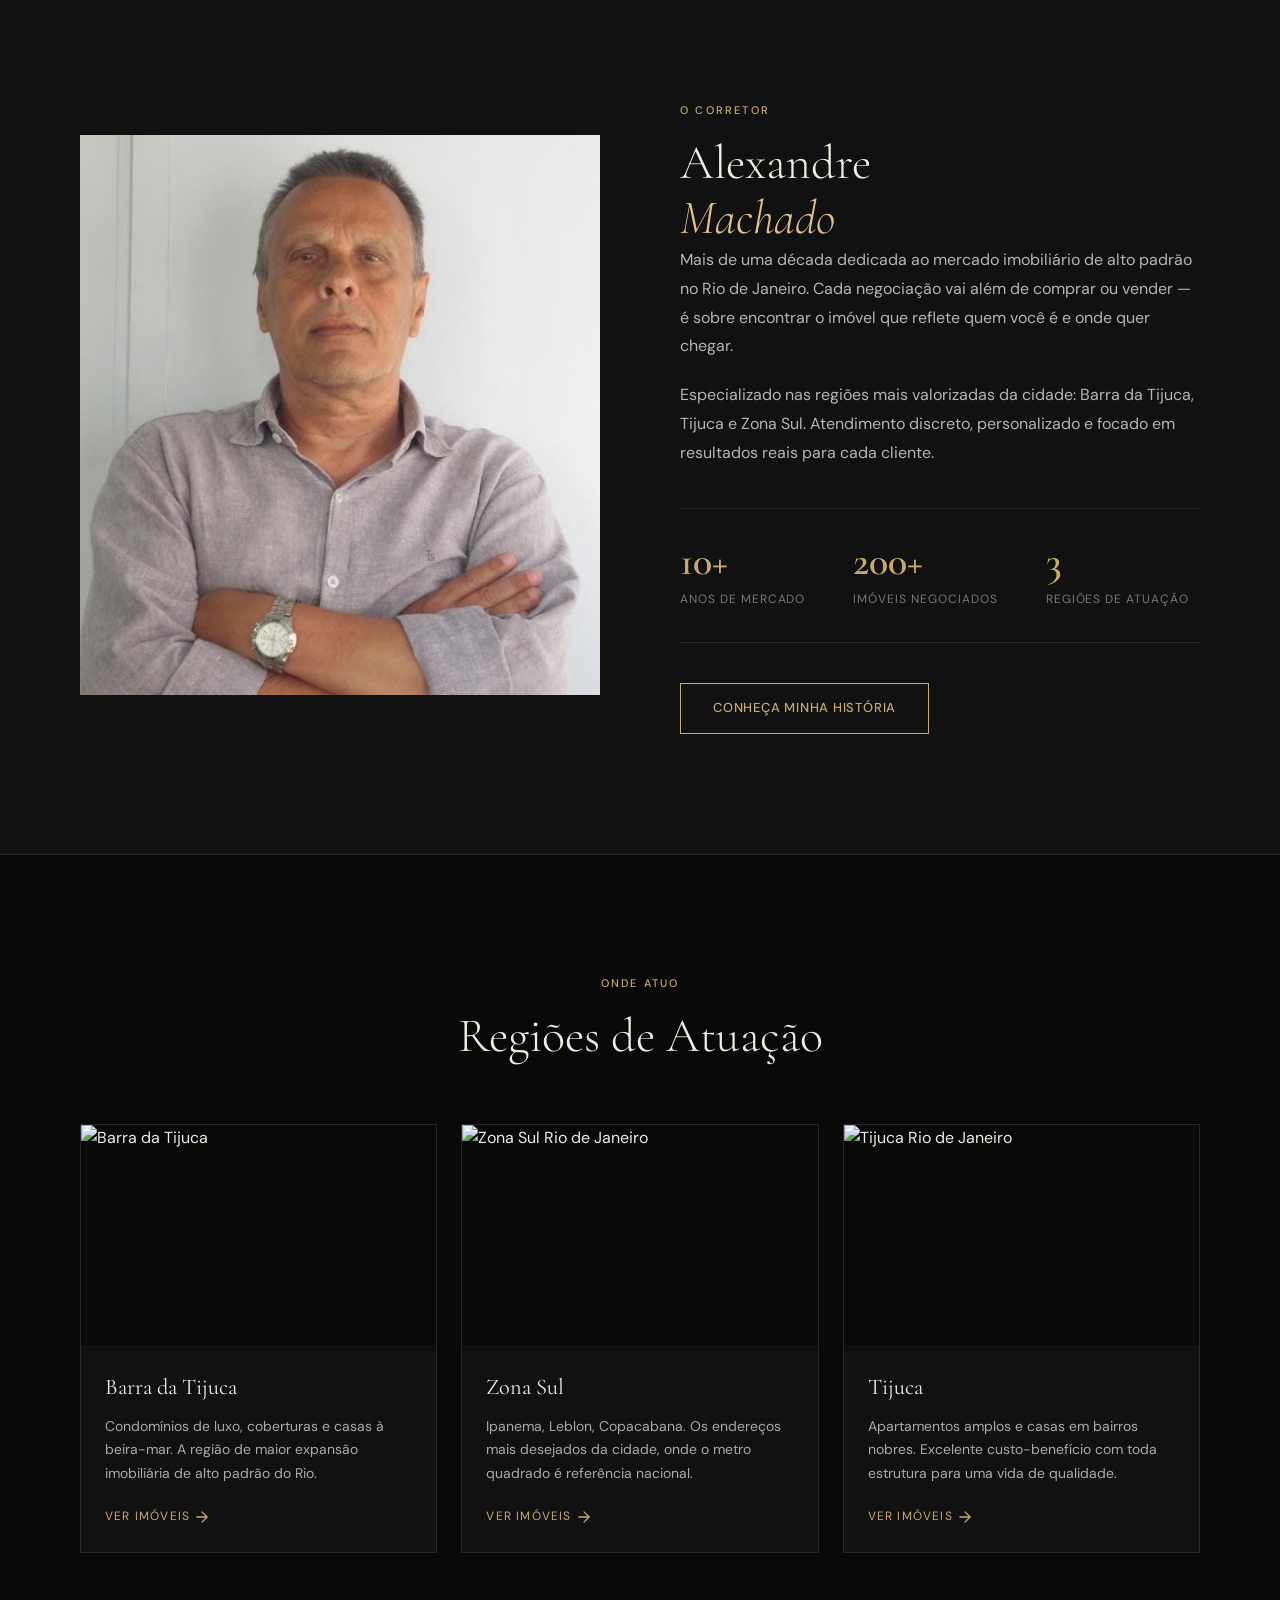
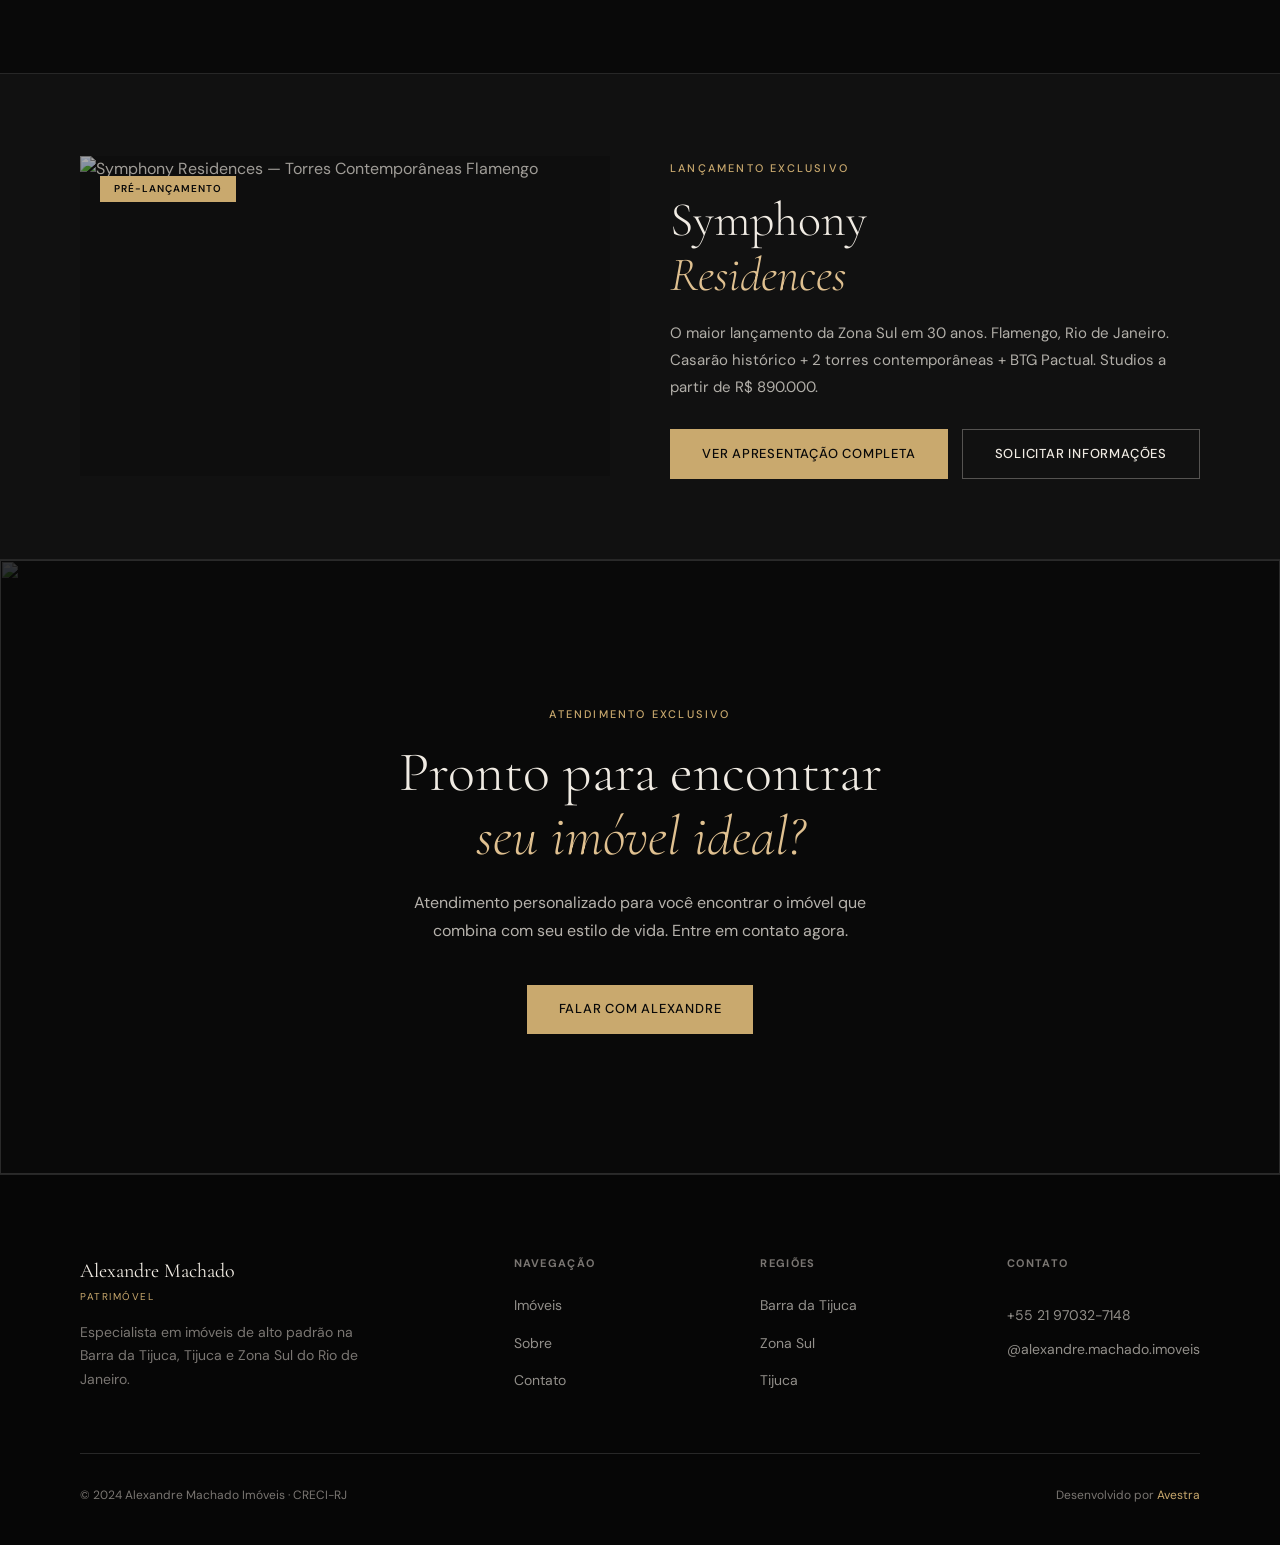
==== commit 8f034a71: "fix: symphony banner — imagem de torres contemporâneas (slide 5)" ====
--- a/index.html
+++ b/index.html
@@ -223,7 +223,7 @@
 <section style="background:var(--surface);border-top:1px solid var(--border);border-bottom:1px solid var(--border);padding:80px 0;">
   <div class="container" style="display:grid;grid-template-columns:1fr 1fr;gap:60px;align-items:center;">
     <div style="position:relative;height:320px;overflow:hidden;">
-      <img src="https://images.unsplash.com/photo-1600047509358-9dc75507daeb?w=800&q=80&auto=format&fit=crop" alt="Symphony Residences" style="width:100%;height:100%;object-fit:cover;">
+      <img src="https://images.unsplash.com/photo-1545324418-cc1a3fa10c00?w=800&q=80&auto=format&fit=crop" alt="Symphony Residences — Torres Contemporâneas Flamengo" style="width:100%;height:100%;object-fit:cover;object-position:center 40%;">
       <div style="position:absolute;inset:0;background:rgba(9,9,9,.35);"></div>
       <span style="position:absolute;top:20px;left:20px;background:var(--gold);color:var(--bg);font-size:10px;font-weight:600;letter-spacing:.1em;text-transform:uppercase;padding:5px 14px;">Pré-lançamento</span>
     </div>
